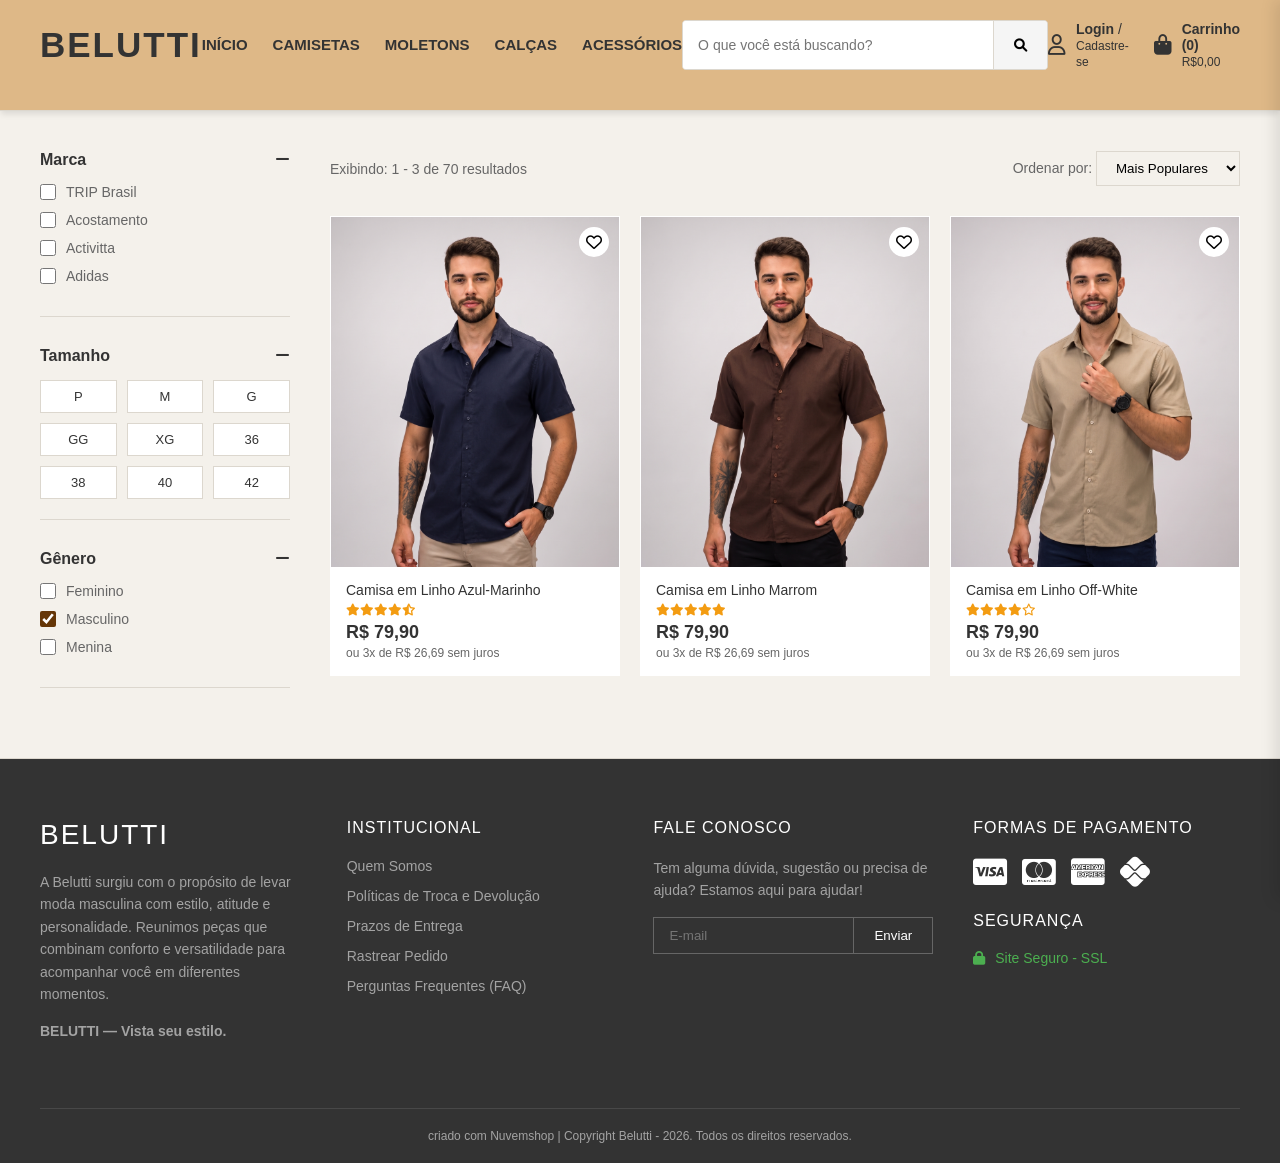
==== camisas.html @ c2a9f5b2 "Add files via upload" ====
<!DOCTYPE html>
<html lang="pt-BR">
<head>
    <meta charset="UTF-8">
    <meta name="viewport" content="width=device-width, initial-scale=1.0">
    <title>Camisas - BELUTTI</title>
    <link href="https://cdnjs.cloudflare.com/ajax/libs/font-awesome/6.0.0/css/all.min.css" rel="stylesheet">
    <link rel="stylesheet" href="camisas-style.css">
</head>
<body>

    <!-- ==========================================
         CABEÇALHO PRINCIPAL (Idêntico ao index)
    =========================================== -->
    <header>
        <div class="header-main">
            <!-- Logotipo -->
            <a href="index.html" class="logo">BELUTTI</a>

            <!-- Menu de Navegação -->
            <nav class="nav-menu">
                <ul>
                    <li><a href="index.html">Início</a></li>
                    <li><a href="camisas.html">Camisetas</a></li>
                    <li><a href="#">Moletons</a></li>
                    <li><a href="#">Calças</a></li>
                    <li><a href="#">Acessórios</a></li>
                </ul>
            </nav>
            
            <!-- Barra de Busca -->
            <div class="search-bar">
                <input type="text" placeholder="O que você está buscando?">
                <button><i class="fas fa-search"></i></button>
            </div>

            <!-- Ações do Usuário (Login e Carrinho) -->
            <div class="header-actions">
                <div class="action-item">
                    <i class="far fa-user"></i>
                    <div>
                        <strong>Login</strong> /<br>
                        <span style="font-size: 12px;">Cadastre-se</span>
                    </div>
                </div>
                <div class="action-item">
                    <i class="fas fa-shopping-bag"></i>
                    <div>
                        <strong>Carrinho (0)</strong><br>
                        <span style="font-size: 12px;">R$0,00</span>
                    </div>
                </div>
            </div>
        </div>
    </header>

    <!-- ==========================================
         CONTEÚDO DA PÁGINA (CATÁLOGO)
    =========================================== -->
    <div class="container">
        
        <!-- BARRA LATERAL (Filtros) -->
        <aside class="sidebar">
            <div class="filter-group">
                <h3>Marca <i class="fas fa-minus"></i></h3>
                <label class="filter-item"><input type="checkbox"> TRIP Brasil</label>
                <label class="filter-item"><input type="checkbox"> Acostamento</label>
                <label class="filter-item"><input type="checkbox"> Activitta</label>
                <label class="filter-item"><input type="checkbox"> Adidas</label>
            </div>

            <div class="filter-group">
                <h3>Tamanho <i class="fas fa-minus"></i></h3>
                <div class="size-grid">
                    <div class="size-box">P</div>
                    <div class="size-box">M</div>
                    <div class="size-box">G</div>
                    <div class="size-box">GG</div>
                    <div class="size-box">XG</div>
                    <div class="size-box">36</div>
                    <div class="size-box">38</div>
                    <div class="size-box">40</div>
                    <div class="size-box">42</div>
                </div>
            </div>

            <div class="filter-group">
                <h3>Gênero <i class="fas fa-minus"></i></h3>
                <label class="filter-item"><input type="checkbox"> Feminino</label>
                <label class="filter-item"><input type="checkbox" checked> Masculino</label>
                <label class="filter-item"><input type="checkbox"> Menina</label>
            </div>
        </aside>

        <!-- ÁREA CENTRAL (Lista de Produtos) -->
        <main class="main-content">
            
            <div class="plp-header">
                <span>Exibindo: 1 - 3 de 70 resultados</span>
                <div>
                    <label>Ordenar por: </label>
                    <select>
                        <option>Mais Populares</option>
                        <option>Menor preço</option>
                        <option>Maior preço</option>
                        <option>Novidades</option>
                    </select>
                </div>
            </div>

            <div class="product-grid">
                <!-- Produto 1 -->
                <div class="product-card">
                    <div class="product-image">
                        <button class="btn-wishlist"><i class="far fa-heart"></i></button>
                        <img src="img/camisa-azul.jpg" alt="Camisa">
                    </div>
                    <div class="product-info">
                        <h3>Camisa em Linho Azul-Marinho</h3>
                        <div class="stars"><i class="fas fa-star"></i><i class="fas fa-star"></i><i class="fas fa-star"></i><i class="fas fa-star"></i><i class="fas fa-star-half-alt"></i></div>
                        <div class="price-current">R$ 79,90</div>
                        <div class="installment">ou 3x de R$ 26,69 sem juros</div>
                    </div>
                </div>

                <!-- Produto 2 -->
                <div class="product-card">
                    <div class="product-image">
                        <button class="btn-wishlist"><i class="far fa-heart"></i></button>
                        <img src="img/camisa_marrom.jpg" alt="Camisa 2">
                    </div>
                    <div class="product-info">
                        <h3>Camisa em Linho Marrom</h3>
                        <div class="stars"><i class="fas fa-star"></i><i class="fas fa-star"></i><i class="fas fa-star"></i><i class="fas fa-star"></i><i class="fas fa-star"></i></div>
                        <div class="price-current">R$ 79,90</div>
                        <div class="installment">ou 3x de R$ 26,69 sem juros</div>
                    </div>
                </div>

                <!-- Produto 3 -->
                <div class="product-card">
                    <div class="product-image">
                        <button class="btn-wishlist"><i class="far fa-heart"></i></button>
                        <img src="img/camisa-off-white.jpg" alt="Camisa 3">
                    </div>
                    <div class="product-info">
                        <h3>Camisa em Linho Off-White</h3>
                        <div class="stars"><i class="fas fa-star"></i><i class="fas fa-star"></i><i class="fas fa-star"></i><i class="fas fa-star"></i><i class="far fa-star"></i></div>
                        <div class="price-current">R$ 79,90</div>
                        <div class="installment">ou 3x de R$ 26,69 sem juros</div>
                    </div>
                </div>
            </div>
        </main>
    </div>

    <!-- ==========================================
         RODAPÉ (FOOTER)
    =========================================== -->
    <footer class="site-footer">
        <div class="footer-content">
            <!-- Coluna 1: A Marca -->
            <div class="footer-col brand-col">
                <h2>BELUTTI</h2>
                <p>A Belutti surgiu com o propósito de levar moda masculina com estilo, atitude e personalidade. Reunimos peças que combinam conforto e versatilidade para acompanhar você em diferentes momentos.</p>
                <p><strong>BELUTTI — Vista seu estilo.</strong></p>
            </div>

            <!-- Coluna 2: Links Institucionais -->
            <div class="footer-col links-col">
                <h3>Institucional</h3>
                <ul>
                    <li><a href="#" class="open-sidebar" data-target="quem-somos">Quem Somos</a></li>
                    <li><a href="#" class="open-sidebar" data-target="trocas">Políticas de Troca e Devolução</a></li>
                    <li><a href="#" class="open-sidebar" data-target="prazos">Prazos de Entrega</a></li>
                    <li><a href="#">Rastrear Pedido</a></li>
                    <li><a href="#" class="open-sidebar" data-target="faq">Perguntas Frequentes (FAQ)</a></li>
                </ul>
            </div>

            <!-- Coluna 3: Fale Conosco e Newsletter -->
            <div class="footer-col contact-col">
                <h3>Fale Conosco</h3>
                <p>Tem alguma dúvida, sugestão ou precisa de ajuda? Estamos aqui para ajudar!</p>
                <div class="newsletter-form">
                    <input type="email" placeholder="E-mail">
                    <button>Enviar</button>
                </div>
            </div>

            <!-- Coluna 4: Segurança e Pagamento -->
            <div class="footer-col security-col">
                <h3>Formas de Pagamento</h3>
                <div class="payment-icons">
                    <i class="fab fa-cc-visa"></i>
                    <i class="fab fa-cc-mastercard"></i>
                    <i class="fab fa-cc-amex"></i>
                    <i class="fab fa-pix"></i>
                </div>
                
                <h3 style="margin-top: 25px;">Segurança</h3>
                <div class="security-badge">
                    <i class="fas fa-lock"></i> <span>Site Seguro - SSL</span>
                </div>
            </div>
        </div>

        <div class="footer-bottom">
            <p>criado com Nuvemshop | Copyright Belutti - 2026. Todos os direitos reservados.</p>
        </div>
    </footer>

    <!-- ==========================================
         PAINEL LATERAL (OFFCANVAS)
    =========================================== -->
    <div class="sidebar-overlay" id="sidebarOverlay"></div>

    <div class="sidebar-panel" id="sidebarPanel">
        <div class="sidebar-header">
            <h3 id="sidebarTitle">Título</h3>
            <button class="sidebar-close" id="sidebarClose">&times;</button>
        </div>
        <div class="sidebar-content" id="sidebarContent">
            <!-- O texto aparecerá aqui dentro via JavaScript -->
        </div>
    </div>

    <!-- Script para o menu lateral funcionar nesta página também -->
    <script src="script.js"></script>
</body>
</html>
---- camisas-style.css ----
/* =========================================
   VARIÁVEIS GLOBAIS (Paleta Belutti)
========================================= */
:root {
    --primary-color: rgb(101, 54, 7); /* Marrom escuro da marca */
    --main-bg: #f4f1eb; /* Off-white de fundo */
    --alt-bg: #e8e2d5; 
    --text-main: #333333; 
    --text-light: #666666; 
    --border-color: #dcd7ce; 
    --white: #ffffff; 
    --font-main: 'Segoe UI', Roboto, Helvetica, Arial, sans-serif;
}

/* =========================================
   RESETS E CONFIGURAÇÕES GLOBAIS
========================================= */
* { margin: 0; padding: 0; box-sizing: border-box; }
body { font-family: var(--font-main); color: var(--text-main); background-color: var(--main-bg); }
a { text-decoration: none; color: inherit; }
ul { list-style: none; }

/* =========================================
   CABEÇALHO (HEADER) FIXO
========================================= */
header {
    position: sticky;
    top: 0; 
    z-index: 1000; 
    background-color: burlywood;
    padding: 20px 40px;
    border-bottom: 1px solid var(--border-color);
    box-shadow: 0 4px 6px -1px rgba(0, 0, 0, 0.1); 
}

.header-main {
    display: flex;
    justify-content: space-between; 
    align-items: center;
    width: 100%;
    margin-bottom: 20px;
}

.logo {
    font-size: 35px;
    font-weight: bold;
    letter-spacing: 2px;
    color: var(--text-main);
}

.nav-menu ul {
    display: flex;
    gap: 25px;
}

.nav-menu a {
    font-size: 15px;
    font-weight: 600;
    text-transform: uppercase;
    transition: color 0.2s ease;
}

.nav-menu a:hover {
    color: #ffffff;
}

.search-bar {
    display: flex;
    width: 500px;
    height: 50px;
    border: 1px solid var(--border-color);
    border-radius: 4px;
    overflow: hidden;
    background-color: #ffffff; 
}

.search-bar input {
    font-size: 14px;
    flex: 1;
    padding: 10px 15px;
    border: none;
    outline: none;
}

.search-bar button {
    padding: 10px 20px;
    background-color: #f5f5f5;
    border: none;
    border-left: 1px solid var(--border-color);
    cursor: pointer;
    transition: background-color 0.2s;
}

.search-bar button:hover { background-color: #e0e0e0; }

.header-actions {
    display: flex;
    gap: 25px;
    align-items: center;
}

.action-item {
    display: flex;
    align-items: center;
    gap: 10px;
    font-size: 14px;
    cursor: pointer;
}

.action-item i { font-size: 20px; }

/* =========================================
   LAYOUT DA PÁGINA DE PRODUTOS (PLP)
========================================= */
.container {
    display: flex;
    padding: 40px;
    gap: 40px;
    max-width: 1400px;
    margin: 0 auto;
}

/* =========================================
   BARRA LATERAL (FILTROS)
========================================= */
.sidebar {
    width: 250px;
    flex-shrink: 0;
}

.filter-group {
    margin-bottom: 30px;
    border-bottom: 1px solid var(--border-color);
    padding-bottom: 20px;
}

.filter-group h3 {
    font-size: 16px;
    margin-bottom: 15px;
    display: flex;
    justify-content: space-between;
    cursor: pointer;
}

.filter-item {
    display: flex;
    align-items: center;
    margin-bottom: 12px;
    font-size: 14px;
    color: var(--text-light);
    cursor: pointer;
    transition: color 0.2s;
}

.filter-item:hover {
    color: var(--primary-color);
}

/* Substitui a cor azul padrão do navegador pela cor da marca */
.filter-item input[type="checkbox"] {
    margin-right: 10px;
    cursor: pointer;
    width: 16px;
    height: 16px;
    accent-color: var(--primary-color); 
}

/* Grid de Tamanhos */
.size-grid {
    display: grid;
    grid-template-columns: repeat(3, 1fr);
    gap: 10px;
}

.size-box {
    border: 1px solid var(--border-color);
    padding: 8px 0;
    text-align: center;
    font-size: 13px;
    cursor: pointer;
    background: var(--white);
    transition: all 0.2s ease;
}

/* Efeito premium ao passar o mouse ou selecionar tamanho */
.size-box:hover { 
    border-color: var(--primary-color);
    background-color: var(--primary-color);
    color: var(--white);
}

/* =========================================
   ÁREA PRINCIPAL DE PRODUTOS
========================================= */
.main-content {
    flex-grow: 1;
}

.plp-header {
    display: flex;
    justify-content: space-between;
    align-items: center;
    margin-bottom: 30px;
    font-size: 14px;
    color: var(--text-light);
}

.plp-header select {
    padding: 8px 15px;
    border: 1px solid var(--border-color);
    background: transparent;
    font-family: inherit;
    cursor: pointer;
    outline: none;
}

.plp-header select:focus {
    border-color: var(--primary-color);
}

/* GRID DE PRODUTOS */
.product-grid {
    display: grid;
    grid-template-columns: repeat(3, 1fr);
    gap: 20px;
}

.product-card {
    display: flex;
    flex-direction: column;
    background: var(--white);
    padding-bottom: 15px;
    border: 1px solid transparent;
    transition: border 0.3s;
}

.product-card:hover {
    border: 1px solid var(--border-color);
}

.product-image {
    position: relative;
    width: 100%;
    height: 350px;
    background-color: var(--alt-bg);
    margin-bottom: 15px;
    overflow: hidden;
}

.product-image img {
    width: 100%;
    height: 100%;
    object-fit: cover;
    object-position: top;
}

/* Tag de desconto atualizada para a paleta escura */
.discount-bar {
    position: absolute;
    bottom: 0;
    left: 0;
    width: 100%;
    background-color: var(--primary-color);
    color: var(--white);
    text-align: center;
    padding: 6px 0;
    font-size: 14px;
    font-weight: 700;
    letter-spacing: 1px;
}

.product-info {
    padding: 0 15px;
}

.product-info h3 {
    font-size: 14px;
    font-weight: 400;
    margin-bottom: 5px;
    color: var(--text-main);
}

.stars {
    color: #f39c12;
    font-size: 12px;
    margin-bottom: 5px;
}

.price-current {
    font-size: 18px;
    font-weight: 700;
}

.installment {
    font-size: 12px;
    color: var(--text-light);
    margin-top: 3px;
}

/* Botão de curtir (coração) */
.btn-wishlist {
    position: absolute;
    top: 10px;
    right: 10px;
    background: var(--white);
    border: none;
    width: 30px;
    height: 30px;
    border-radius: 50%;
    cursor: pointer;
    font-size: 16px;
    display: flex;
    align-items: center;
    justify-content: center;
    transition: color 0.2s;
    z-index: 2;
}

.btn-wishlist:hover {
    color: var(--primary-color);
}

/* =========================================
   RODAPÉ (FOOTER)
========================================= */
.site-footer {
    background-color: #333333;
    color: #e0e0e0;
    padding: 60px 40px 20px;
    border-top: 1px solid var(--border-color);
}

.footer-content {
    display: grid;
    grid-template-columns: repeat(4, 1fr);
    gap: 40px;
    max-width: 1400px;
    margin: 0 auto 50px;
}

.footer-col h2 {
    color: #ffffff;
    font-size: 28px;
    font-weight: 400;
    letter-spacing: 2px;
    margin-bottom: 20px;
}

.footer-col h3 {
    color: #ffffff;
    font-size: 16px;
    font-weight: 400;
    margin-bottom: 20px;
    text-transform: uppercase;
    letter-spacing: 1px;
}

.footer-col p { font-size: 14px; line-height: 1.6; margin-bottom: 15px; color: #a3a3a3; }
.social-icons a { color: #ffffff; font-size: 22px; transition: color 0.3s; }
.social-icons a:hover { color: var(--primary-color); }
.links-col ul { padding: 0; margin: 0; }
.links-col li { margin-bottom: 12px; }
.links-col a { color: #a3a3a3; font-size: 14px; transition: color 0.2s; }
.links-col a:hover { color: #ffffff; }

.newsletter-form { display: flex; margin-top: 15px; }
.newsletter-form input {
    flex: 1; padding: 10px 15px; background-color: transparent; border: 1px solid #666; color: #fff; outline: none;
}
.newsletter-form button {
    padding: 10px 20px; background-color: transparent; border: 1px solid #666; border-left: none; color: #fff; cursor: pointer; transition: background-color 0.2s;
}
.newsletter-form button:hover { background-color: #555; }

.payment-icons { display: flex; gap: 15px; font-size: 30px; color: #ffffff; }
.security-badge { display: flex; align-items: center; gap: 10px; font-size: 14px; color: #4caf50; }

.footer-bottom {
    max-width: 1400px; margin: 0 auto; padding-top: 20px;
    border-top: 1px solid rgba(255, 255, 255, 0.1);
    font-size: 12px; color: #a3a3a3; text-align: center;
}

/* =========================================
   PAINEL LATERAL (OFFCANVAS)
========================================= */
.sidebar-overlay {
    position: fixed; top: 0; left: 0; width: 100%; height: 100%;
    background-color: rgba(0, 0, 0, 0.6); z-index: 1001; opacity: 0; visibility: hidden;
    transition: opacity 0.3s ease, visibility 0.3s ease;
}
.sidebar-overlay.active { opacity: 1; visibility: visible; }

.sidebar-panel {
    position: fixed; top: 0; right: -450px; width: 100%; max-width: 450px; height: 100vh;
    background-color: #ffffff; z-index: 1002; box-shadow: -5px 0 15px rgba(0, 0, 0, 0.1);
    display: flex; flex-direction: column; transition: right 0.4s cubic-bezier(0.77, 0, 0.175, 1); 
}
.sidebar-panel.active { right: 0; }

.sidebar-header { display: flex; justify-content: space-between; align-items: center; padding: 25px 30px; border-bottom: 1px solid #eeeeee; }
.sidebar-header h3 { margin: 0; font-size: 16px; color: #1a1a1a; text-transform: uppercase; letter-spacing: 1px; }
.sidebar-close { background: none; border: none; font-size: 28px; line-height: 1; color: #1a1a1a; cursor: pointer; transition: color 0.2s; }
.sidebar-close:hover { color: var(--primary-color); }
.sidebar-content { padding: 30px; overflow-y: auto; flex: 1; color: #333333; font-size: 14px; line-height: 1.6; }
.sidebar-content h4 { margin-top: 20px; margin-bottom: 10px; color: #1a1a1a; }

/* =========================================
   RESPONSIVIDADE (MEDIA QUERIES)
========================================= */
@media (max-width: 1024px) {
    .product-grid { grid-template-columns: repeat(2, 1fr); }
    .search-bar { width: 300px; }
}

@media (max-width: 768px) {
    /* Ajustes do Cabeçalho para Mobile */
    header { padding: 15px 20px; }
    .header-main { flex-wrap: wrap; gap: 15px; }
    .logo { font-size: 28px; }
    .action-item div { display: none; }
    .search-bar { order: 3; width: 100%; height: 45px; }
    .nav-menu { order: 4; width: 100%; overflow-x: auto; padding-bottom: 5px; }
    .nav-menu ul { justify-content: flex-start; min-width: max-content; gap: 20px; }
    .nav-menu a { font-size: 13px; }

    /* Ajustes da Página de Produtos para Mobile */
    .container { flex-direction: column; padding: 20px; }
    .sidebar { width: 100%; }
    .plp-header { flex-direction: column; align-items: flex-start; gap: 15px; }
    .product-grid { grid-template-columns: repeat(2, 1fr); gap: 10px; }
    .product-image { height: 250px; }
    .discount-bar { font-size: 12px; padding: 4px 0; }

    /* Ajustes do Rodapé para Mobile */
    .footer-content { grid-template-columns: 1fr; gap: 35px; text-align: center; }
    .newsletter-form { flex-direction: column; gap: 10px; }
    .newsletter-form input { border-right: 1px solid #666; }
    .newsletter-form button { border: 1px solid #666; width: 100%; }
    .payment-icons, .security-badge, .social-icons { justify-content: center; }
    .sidebar-panel { max-width: 85%; }
}
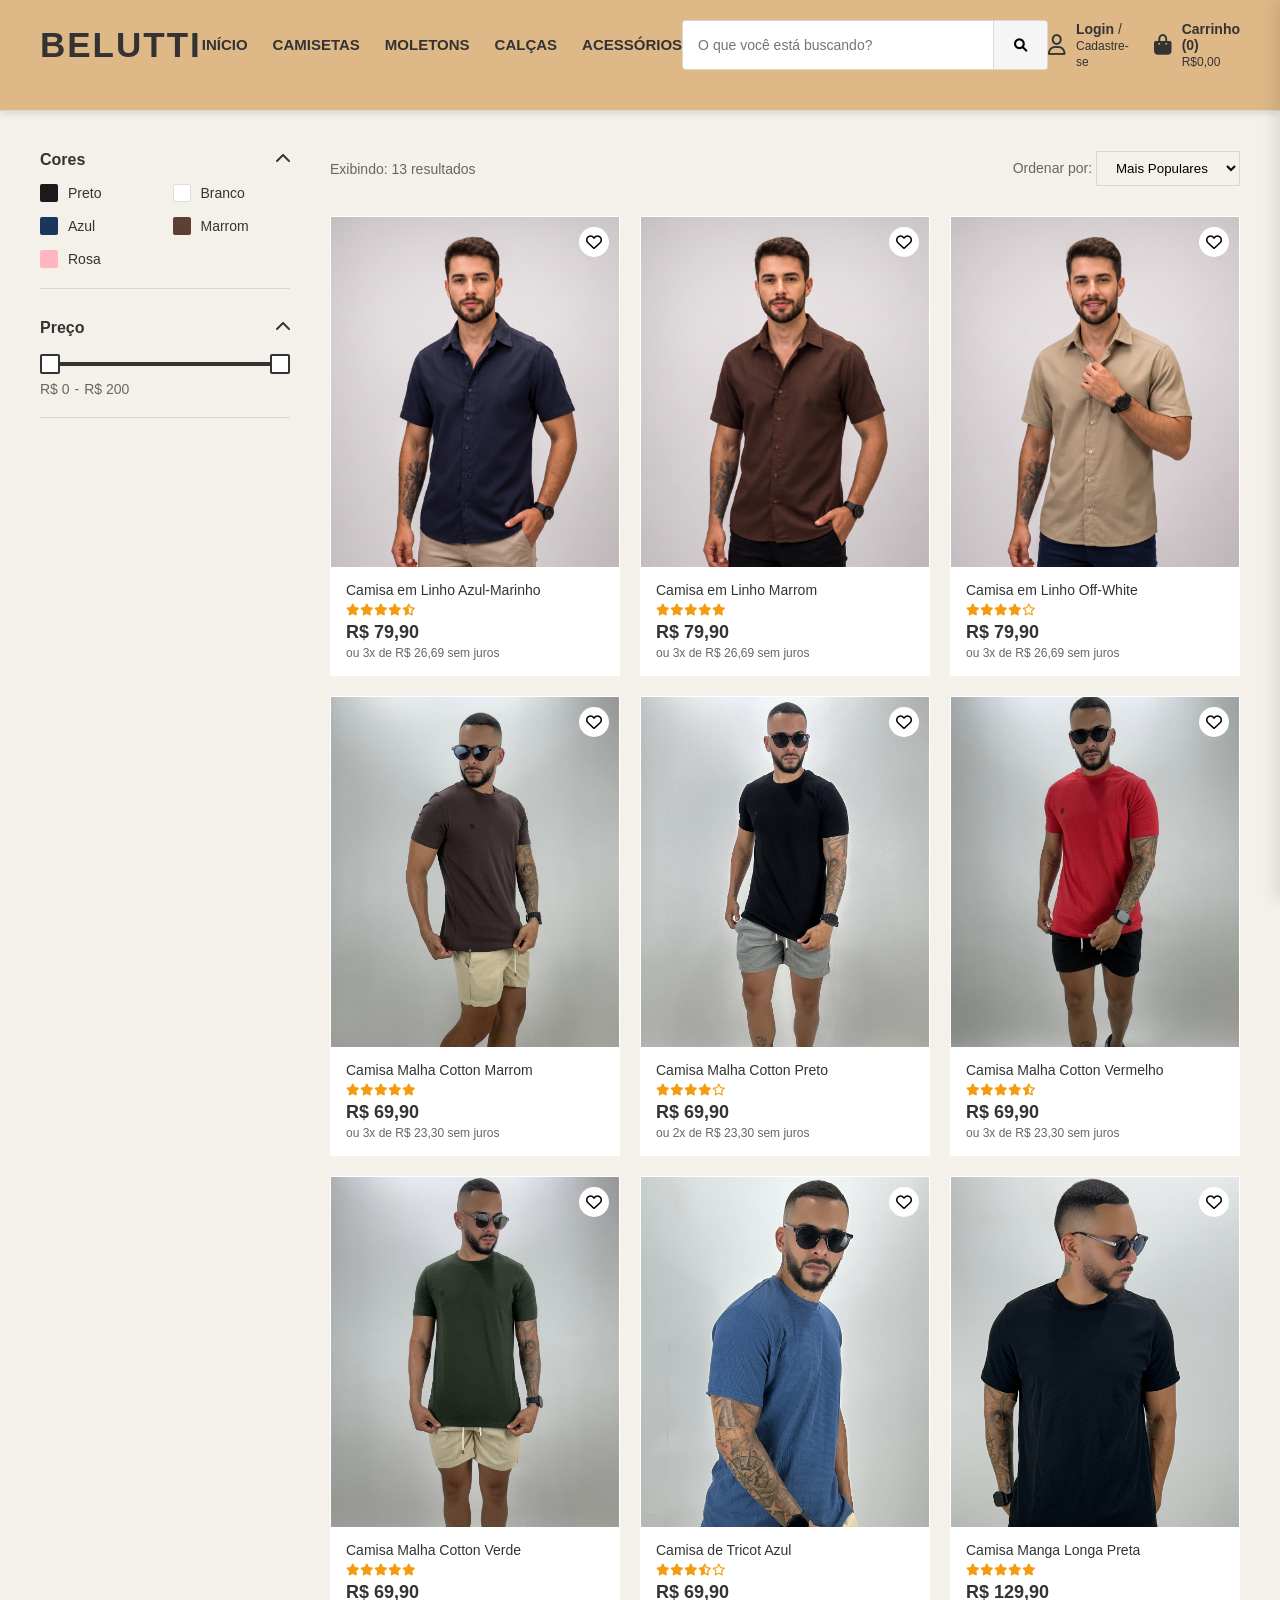
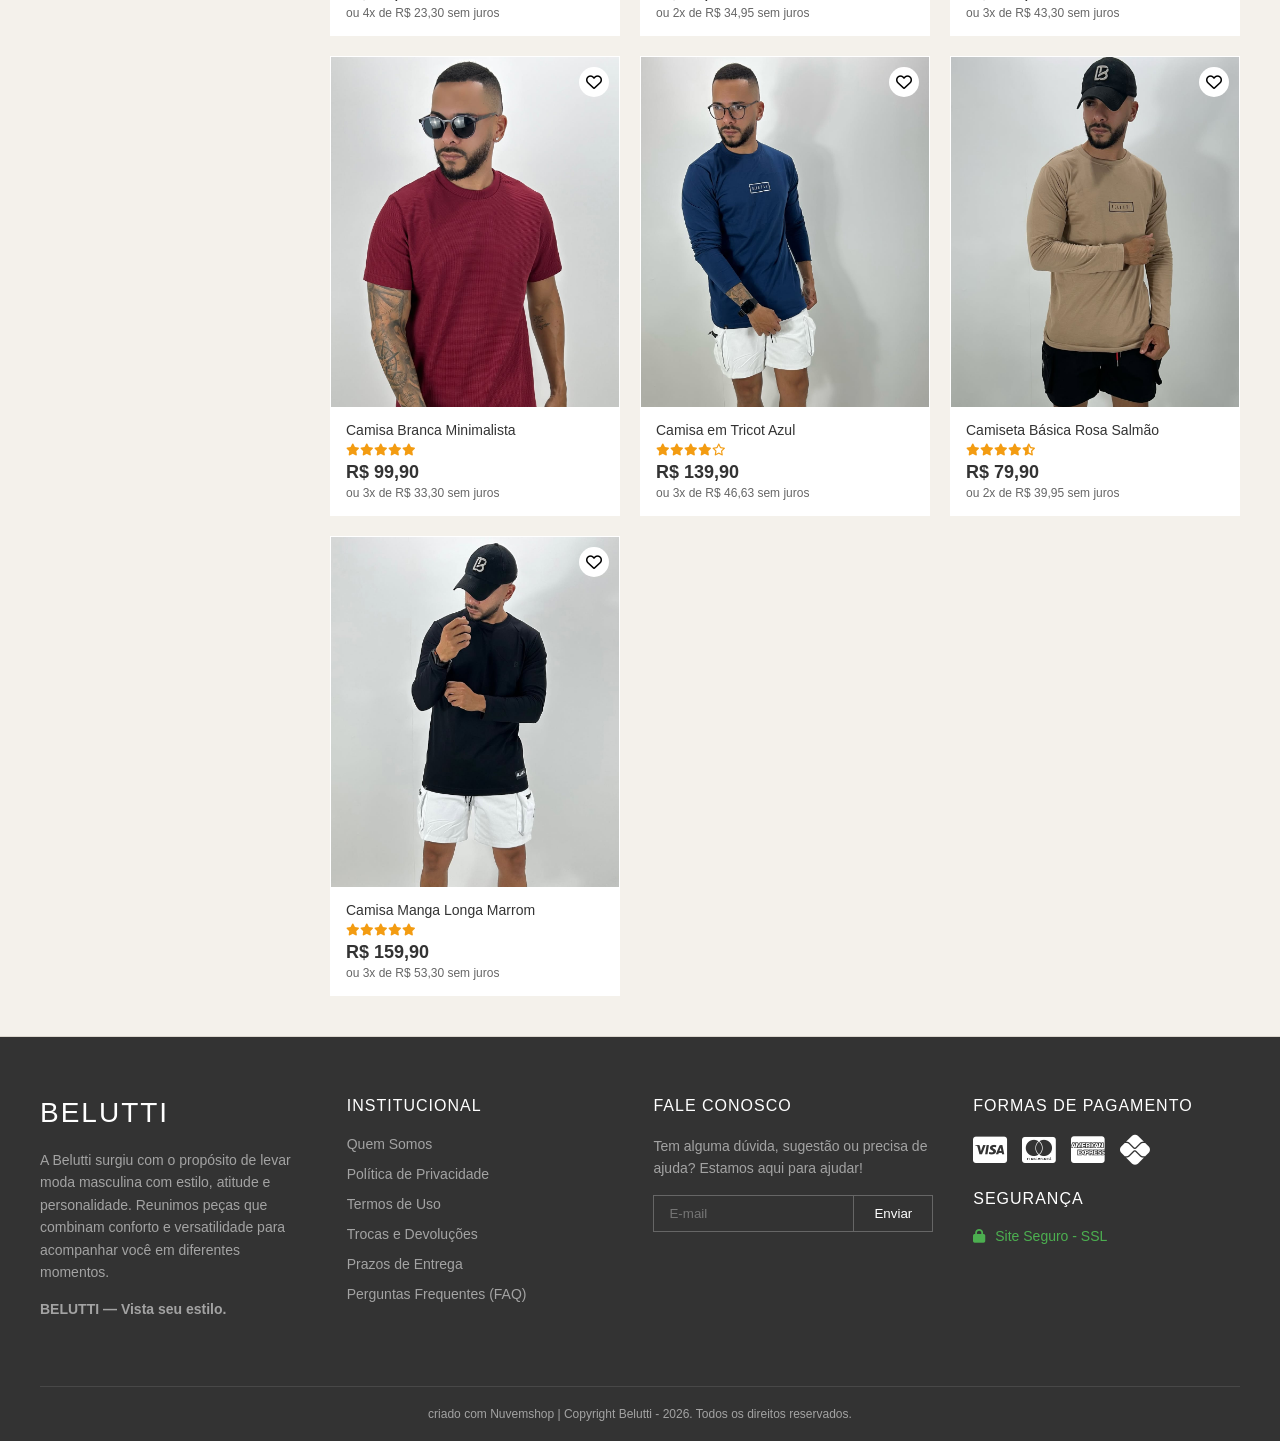
==== commit 5c3f8cb2: "Add files via upload" ====
--- a/camisas.html
+++ b/camisas.html
@@ -22,7 +22,7 @@
                 <ul>
                     <li><a href="index.html">Início</a></li>
                     <li><a href="camisas.html">Camisetas</a></li>
-                    <li><a href="#">Moletons</a></li>
+                    <li><a href="moletons.html">Moletons</a></li>
                     <li><a href="#">Calças</a></li>
                     <li><a href="#">Acessórios</a></li>
                 </ul>
@@ -59,36 +59,38 @@
     =========================================== -->
     <div class="container">
         
-        <!-- BARRA LATERAL (Filtros) -->
+    <!-- BARRA LATERAL (Filtros Novos) -->
+    <!-- BARRA LATERAL (Filtros) -->
         <aside class="sidebar">
+            <!-- Filtro de Cores -->
             <div class="filter-group">
-                <h3>Marca <i class="fas fa-minus"></i></h3>
-                <label class="filter-item"><input type="checkbox"> TRIP Brasil</label>
-                <label class="filter-item"><input type="checkbox"> Acostamento</label>
-                <label class="filter-item"><input type="checkbox"> Activitta</label>
-                <label class="filter-item"><input type="checkbox"> Adidas</label>
-            </div>
-
+                <!-- Adicionamos a classe 'filter-toggle' no H3 para identificar o clique -->
+                <h3 class="filter-toggle">Cores <i class="fas fa-chevron-up"></i></h3>
+                <!-- Envolvemos o conteúdo numa div 'filter-content' -->
+                <div class="filter-content">
+                    <div class="color-grid">
+                        <div class="color-item" data-cor="preto"><span class="color-swatch" style="background: #1a1a1a;"></span> Preto</div>
+                        <div class="color-item" data-cor="branco"><span class="color-swatch" style="background: #ffffff; border: 1px solid #ddd;"></span> Branco</div>
+                        <div class="color-item" data-cor="azul"><span class="color-swatch" style="background: #1a365d;"></span> Azul</div>
+                        <div class="color-item" data-cor="marrom"><span class="color-swatch" style="background: #5c4033;"></span> Marrom</div>
+                        <div class="color-item" data-cor="rosa"><span class="color-swatch" style="background: #ffb6c1;"></span> Rosa</div>
+                    </div>
+                </div>
+            </div>
+
+            <!-- Filtro de Preço -->
             <div class="filter-group">
-                <h3>Tamanho <i class="fas fa-minus"></i></h3>
-                <div class="size-grid">
-                    <div class="size-box">P</div>
-                    <div class="size-box">M</div>
-                    <div class="size-box">G</div>
-                    <div class="size-box">GG</div>
-                    <div class="size-box">XG</div>
-                    <div class="size-box">36</div>
-                    <div class="size-box">38</div>
-                    <div class="size-box">40</div>
-                    <div class="size-box">42</div>
-                </div>
-            </div>
-
-            <div class="filter-group">
-                <h3>Gênero <i class="fas fa-minus"></i></h3>
-                <label class="filter-item"><input type="checkbox"> Feminino</label>
-                <label class="filter-item"><input type="checkbox" checked> Masculino</label>
-                <label class="filter-item"><input type="checkbox"> Menina</label>
+                <h3 class="filter-toggle">Preço <i class="fas fa-chevron-up"></i></h3>
+                <div class="filter-content">
+                    <div class="price-slider-container">
+                        <div class="slider-track"></div>
+                        <input type="range" min="0" max="200" value="0" id="slider-min" class="range-input">
+                        <input type="range" min="0" max="200" value="200" id="slider-max" class="range-input">
+                    </div>
+                    <div class="price-values">
+                        <span id="price-min-val">R$ 0</span> - <span id="price-max-val">R$ 200</span>
+                    </div>
+                </div>
             </div>
         </aside>
 
@@ -96,63 +98,205 @@
         <main class="main-content">
             
             <div class="plp-header">
-                <span>Exibindo: 1 - 3 de 70 resultados</span>
+                <span id="resultado-count">Exibindo: 3 resultados</span>
                 <div>
                     <label>Ordenar por: </label>
-                    <select>
-                        <option>Mais Populares</option>
-                        <option>Menor preço</option>
-                        <option>Maior preço</option>
-                        <option>Novidades</option>
+                    <!-- Adicionamos o ID e os values em cada option -->
+                    <select id="ordenar-produtos">
+                        <option value="populares">Mais Populares</option>
+                        <option value="menor">Menor preço</option>
+                        <option value="maior">Maior preço</option>
                     </select>
                 </div>
             </div>
-
-            <div class="product-grid">
-                <!-- Produto 1 -->
-                <div class="product-card">
-                    <div class="product-image">
-                        <button class="btn-wishlist"><i class="far fa-heart"></i></button>
-                        <img src="img/camisa-azul.jpg" alt="Camisa">
-                    </div>
-                    <div class="product-info">
-                        <h3>Camisa em Linho Azul-Marinho</h3>
+            
+            <!-- O <div class="product-grid" id="productGrid"> continua logo aqui abaixo normalmente -->
+
+        <div class="product-grid" id="productGrid">
+            <!-- Produto 1 (Tag Azul) -->
+            <div class="product-card" data-cor="azul" data-preco="79.90">
+                <div class="product-image">
+                    <button class="btn-wishlist"><i class="far fa-heart"></i></button>
+                    <img src="img/camisa-azul-linho.jpg" alt="Camisa">
+                </div>
+                <div class="product-info">
+                    <h3>Camisa em Linho Azul-Marinho</h3>
+                    <div class="stars"><i class="fas fa-star"></i><i class="fas fa-star"></i><i class="fas fa-star"></i><i class="fas fa-star"></i><i class="fas fa-star-half-alt"></i></div>
+                    <div class="price-current">R$ 79,90</div>
+                    <div class="installment">ou 3x de R$ 26,69 sem juros</div>
+                </div>
+            </div>
+
+            <!-- Produto 2 (Tag Marrom) -->
+            <div class="product-card" data-cor="marrom" data-preco="79.90">
+                <div class="product-image">
+                    <button class="btn-wishlist"><i class="far fa-heart"></i></button>
+                    <img src="img/camisa_marrom-linho.jpg" alt="Camisa 2">
+                </div>
+                <div class="product-info">
+                    <h3>Camisa em Linho Marrom</h3>
+                    <div class="stars"><i class="fas fa-star"></i><i class="fas fa-star"></i><i class="fas fa-star"></i><i class="fas fa-star"></i><i class="fas fa-star"></i></div>
+                    <div class="price-current">R$ 79,90</div>
+                    <div class="installment">ou 3x de R$ 26,69 sem juros</div>
+                </div>
+            </div>
+
+            <!-- Produto 3 (Tag Branco/Off-White) -->
+            <div class="product-card" data-cor="branco" data-preco="79.90">
+                <div class="product-image">
+                    <button class="btn-wishlist"><i class="far fa-heart"></i></button>
+                    <img src="img/camisa-off-white-linho.jpg" alt="Camisa 3">
+                </div>
+                <div class="product-info">
+                    <h3>Camisa em Linho Off-White</h3>
+                    <div class="stars"><i class="fas fa-star"></i><i class="fas fa-star"></i><i class="fas fa-star"></i><i class="fas fa-star"></i><i class="far fa-star"></i></div>
+                    <div class="price-current">R$ 79,90</div>
+                    <div class="installment">ou 3x de R$ 26,69 sem juros</div>
+                </div>
+            </div>
+
+            <!-- Produto 4 (Preto - R$ 69,90) -->
+                <div class="product-card" data-cor="preto" data-preco="69.90">
+                    <div class="product-image">
+                        <button class="btn-wishlist"><i class="far fa-heart"></i></button>
+                        <img src="img/camisa-marrom-malha-cotton.jpeg" alt="Camisa Malha Cotton Marrom">
+                    </div>
+                    <div class="product-info">
+                        <h3>Camisa Malha Cotton Marrom</h3>
+                        <div class="stars"><i class="fas fa-star"></i><i class="fas fa-star"></i><i class="fas fa-star"></i><i class="fas fa-star"></i><i class="fas fa-star"></i></div>
+                        <div class="price-current">R$ 69,90</div>
+                        <div class="installment">ou 3x de R$ 23,30 sem juros</div>
+                    </div>
+                </div>
+
+                <!-- Produto 5 (Rosa - R$ 69,90) -->
+                <div class="product-card" data-cor="rosa" data-preco="69.90">
+                    <div class="product-image">
+                        <button class="btn-wishlist"><i class="far fa-heart"></i></button>
+                        <img src="img/camisa-preta-malha-cotton.jpeg" alt="Camisa Polo Rosa">
+                    </div>
+                    <div class="product-info">
+                        <h3>Camisa Malha Cotton Preto</h3>
+                        <div class="stars"><i class="fas fa-star"></i><i class="fas fa-star"></i><i class="fas fa-star"></i><i class="fas fa-star"></i><i class="far fa-star"></i></div>
+                        <div class="price-current">R$ 69,90</div>
+                        <div class="installment">ou 2x de R$ 23,30 sem juros</div>
+                    </div>
+                </div>
+
+                <!-- Produto 6 (Branco - R$ 69,90) -->
+                <div class="product-card" data-cor="branco" data-preco="69.90">
+                    <div class="product-image">
+                        <button class="btn-wishlist"><i class="far fa-heart"></i></button>
+                        <img src="img/camisa-vermelha-malha-cotton.jpeg" alt="Camisa Malha Cotton Vermelho">
+                    </div>
+                    <div class="product-info">
+                        <h3>Camisa Malha Cotton Vermelho</h3>
+                        <div class="stars"><i class="fas fa-star"></i><i class="fas fa-star"></i><i class="fas fa-star"></i><i class="fas fa-star"></i><i class="fas fa-star-half-alt"></i></div>
+                        <div class="price-current">R$ 69,90</div>
+                        <div class="installment">ou 3x de R$ 23,30 sem juros</div>
+                    </div>
+                </div>
+
+                <!-- Produto 7 (Azul - R$ 69,90) -->
+                <div class="product-card" data-cor="azul" data-preco="69.90">
+                    <div class="product-image">
+                        <button class="btn-wishlist"><i class="far fa-heart"></i></button>
+                        <img src="img/camisa-verde-malha-cotton.jpeg" alt="Camisa Malha Cotton Verde">
+                    </div>
+                    <div class="product-info">
+                        <h3>Camisa Malha Cotton Verde</h3>
+                        <div class="stars"><i class="fas fa-star"></i><i class="fas fa-star"></i><i class="fas fa-star"></i><i class="fas fa-star"></i><i class="fas fa-star"></i></div>
+                        <div class="price-current">R$ 69,90</div>
+                        <div class="installment">ou 4x de R$ 23,30 sem juros</div>
+                    </div>
+                </div>
+
+                <!-- Produto 8 (Marrom - R$ 69,90) -->
+                <div class="product-card" data-cor="marrom" data-preco="69.90">
+                    <div class="product-image">
+                        <button class="btn-wishlist"><i class="far fa-heart"></i></button>
+                        <img src="img/camisa-azul-tricot.jpeg" alt="Camisa de Tricot Azul">
+                    </div>
+                    <div class="product-info">
+                        <h3>Camisa de Tricot Azul</h3>
+                        <div class="stars"><i class="fas fa-star"></i><i class="fas fa-star"></i><i class="fas fa-star"></i><i class="fas fa-star-half-alt"></i><i class="far fa-star"></i></div>
+                        <div class="price-current">R$ 69,90</div>
+                        <div class="installment">ou 2x de R$ 34,95 sem juros</div>
+                    </div>
+                </div>
+
+                <!-- Produto 9 (Preto - R$ 129,90) -->
+                <div class="product-card" data-cor="preto" data-preco="129.90">
+                    <div class="product-image">
+                        <button class="btn-wishlist"><i class="far fa-heart"></i></button>
+                        <img src="img/camisa-preta-tricot.jpeg" alt="Camisa Manga Longa Preta">
+                    </div>
+                    <div class="product-info">
+                        <h3>Camisa Manga Longa Preta</h3>
+                        <div class="stars"><i class="fas fa-star"></i><i class="fas fa-star"></i><i class="fas fa-star"></i><i class="fas fa-star"></i><i class="fas fa-star"></i></div>
+                        <div class="price-current">R$ 129,90</div>
+                        <div class="installment">ou 3x de R$ 43,30 sem juros</div>
+                    </div>
+                </div>
+
+                <!-- Produto 10 (Branco - R$ 99,90) -->
+                <div class="product-card" data-cor="branco" data-preco="99.90">
+                    <div class="product-image">
+                        <button class="btn-wishlist"><i class="far fa-heart"></i></button>
+                        <img src="img/camisa-vermelha-tricot.jpeg" alt="Camisa Branca Minimalista">
+                    </div>
+                    <div class="product-info">
+                        <h3>Camisa Branca Minimalista</h3>
+                        <div class="stars"><i class="fas fa-star"></i><i class="fas fa-star"></i><i class="fas fa-star"></i><i class="fas fa-star"></i><i class="fas fa-star"></i></div>
+                        <div class="price-current">R$ 99,90</div>
+                        <div class="installment">ou 3x de R$ 33,30 sem juros</div>
+                    </div>
+                </div>
+
+                <!-- Produto 11 (Azul - R$ 139,90) -->
+                <div class="product-card" data-cor="azul" data-preco="139.90">
+                    <div class="product-image">
+                        <button class="btn-wishlist"><i class="far fa-heart"></i></button>
+                        <img src="img/camisa-azul-manga-longa.jpeg" alt="Camisa Tricot Azul">
+                    </div>
+                    <div class="product-info">
+                        <h3>Camisa em Tricot Azul</h3>
+                        <div class="stars"><i class="fas fa-star"></i><i class="fas fa-star"></i><i class="fas fa-star"></i><i class="fas fa-star"></i><i class="far fa-star"></i></div>
+                        <div class="price-current">R$ 139,90</div>
+                        <div class="installment">ou 3x de R$ 46,63 sem juros</div>
+                    </div>
+                </div>
+
+                <!-- Produto 12 (Rosa - R$ 79,90) -->
+                <div class="product-card" data-cor="rosa" data-preco="79.90">
+                    <div class="product-image">
+                        <button class="btn-wishlist"><i class="far fa-heart"></i></button>
+                        <img src="img/camisa-marrom-manga-longa.jpeg" alt="Camiseta Rosa Salmão">
+                    </div>
+                    <div class="product-info">
+                        <h3>Camiseta Básica Rosa Salmão</h3>
                         <div class="stars"><i class="fas fa-star"></i><i class="fas fa-star"></i><i class="fas fa-star"></i><i class="fas fa-star"></i><i class="fas fa-star-half-alt"></i></div>
                         <div class="price-current">R$ 79,90</div>
-                        <div class="installment">ou 3x de R$ 26,69 sem juros</div>
-                    </div>
-                </div>
-
-                <!-- Produto 2 -->
-                <div class="product-card">
-                    <div class="product-image">
-                        <button class="btn-wishlist"><i class="far fa-heart"></i></button>
-                        <img src="img/camisa_marrom.jpg" alt="Camisa 2">
-                    </div>
-                    <div class="product-info">
-                        <h3>Camisa em Linho Marrom</h3>
-                        <div class="stars"><i class="fas fa-star"></i><i class="fas fa-star"></i><i class="fas fa-star"></i><i class="fas fa-star"></i><i class="fas fa-star"></i></div>
-                        <div class="price-current">R$ 79,90</div>
-                        <div class="installment">ou 3x de R$ 26,69 sem juros</div>
-                    </div>
-                </div>
-
-                <!-- Produto 3 -->
-                <div class="product-card">
-                    <div class="product-image">
-                        <button class="btn-wishlist"><i class="far fa-heart"></i></button>
-                        <img src="img/camisa-off-white.jpg" alt="Camisa 3">
-                    </div>
-                    <div class="product-info">
-                        <h3>Camisa em Linho Off-White</h3>
-                        <div class="stars"><i class="fas fa-star"></i><i class="fas fa-star"></i><i class="fas fa-star"></i><i class="fas fa-star"></i><i class="far fa-star"></i></div>
-                        <div class="price-current">R$ 79,90</div>
-                        <div class="installment">ou 3x de R$ 26,69 sem juros</div>
-                    </div>
-                </div>
-            </div>
-        </main>
-    </div>
+                        <div class="installment">ou 2x de R$ 39,95 sem juros</div>
+                    </div>
+                </div>
+
+                <!-- Produto 13 (Marrom - R$ 159,90) -->
+                <div class="product-card" data-cor="marrom" data-preco="159.90">
+                    <div class="product-image">
+                        <button class="btn-wishlist"><i class="far fa-heart"></i></button>
+                        <img src="img/camisa-preta-manga-longa.jpeg" alt="Camisa Manga Longa Marrom">
+                    </div>
+                    <div class="product-info">
+                        <h3>Camisa Manga Longa Marrom</h3>
+                        <div class="stars"><i class="fas fa-star"></i><i class="fas fa-star"></i><i class="fas fa-star"></i><i class="fas fa-star"></i><i class="fas fa-star"></i></div>
+                        <div class="price-current">R$ 159,90</div>
+                        <div class="installment">ou 3x de R$ 53,30 sem juros</div>
+                    </div>
+                </div>
+        </div>
+    </main>
+</div>
 
     <!-- ==========================================
          RODAPÉ (FOOTER)
@@ -171,9 +315,10 @@
                 <h3>Institucional</h3>
                 <ul>
                     <li><a href="#" class="open-sidebar" data-target="quem-somos">Quem Somos</a></li>
-                    <li><a href="#" class="open-sidebar" data-target="trocas">Políticas de Troca e Devolução</a></li>
+                    <li><a href="#" class="open-sidebar" data-target="privacidade">Política de Privacidade</a></li>
+                    <li><a href="#" class="open-sidebar" data-target="termos">Termos de Uso</a></li>
+                    <li><a href="#" class="open-sidebar" data-target="trocas">Trocas e Devoluções</a></li>
                     <li><a href="#" class="open-sidebar" data-target="prazos">Prazos de Entrega</a></li>
-                    <li><a href="#">Rastrear Pedido</a></li>
                     <li><a href="#" class="open-sidebar" data-target="faq">Perguntas Frequentes (FAQ)</a></li>
                 </ul>
             </div>
--- a/camisas-style.css
+++ b/camisas-style.css
@@ -165,21 +165,94 @@
     accent-color: var(--primary-color); 
 }
 
-/* Grid de Tamanhos */
-.size-grid {
+/* =========================================
+   FILTROS NOVOS (CORES E PREÇO)
+========================================= */
+/* Grade de Cores */
+.color-grid {
     display: grid;
-    grid-template-columns: repeat(3, 1fr);
+    grid-template-columns: repeat(2, 1fr);
+    gap: 15px;
+}
+
+.color-item {
+    display: flex;
+    align-items: center;
     gap: 10px;
-}
-
-.size-box {
-    border: 1px solid var(--border-color);
-    padding: 8px 0;
-    text-align: center;
-    font-size: 13px;
-    cursor: pointer;
-    background: var(--white);
-    transition: all 0.2s ease;
+    font-size: 14px;
+    color: var(--text-main);
+    cursor: pointer;
+    transition: opacity 0.2s;
+}
+
+.color-item:hover, .color-item.active {
+    font-weight: bold;
+}
+
+.color-swatch {
+    width: 18px;
+    height: 18px;
+    display: block;
+    border-radius: 2px;
+}
+
+/* Slider de Preço Duplo */
+.price-slider-container {
+    position: relative;
+    width: 100%;
+    height: 4px;
+    background-color: #dcd7ce;
+    margin: 25px 0 15px;
+}
+
+.slider-track {
+    position: absolute;
+    height: 100%;
+    background-color: var(--text-main);
+    z-index: 1;
+    left: 0;
+    right: 0;
+}
+
+.range-input {
+    position: absolute;
+    width: 100%;
+    height: 4px;
+    background: none;
+    pointer-events: none;
+    -webkit-appearance: none;
+    appearance: none;
+    outline: none;
+    z-index: 2;
+    top: 0;
+}
+
+/* O quadrado branco com borda escura do vídeo */
+.range-input::-webkit-slider-thumb {
+    height: 20px;
+    width: 20px;
+    background: #ffffff;
+    border: 2px solid var(--text-main);
+    pointer-events: auto;
+    -webkit-appearance: none;
+    cursor: pointer;
+    border-radius: 2px;
+    transition: background 0.2s;
+}
+
+/* Fica escuro quando clicado/hover, igual ao vídeo */
+.range-input::-webkit-slider-thumb:hover,
+.range-input::-webkit-slider-thumb:active {
+    background: var(--text-main);
+}
+
+.price-values {
+    font-size: 14px;
+    color: var(--text-light);
+    display: flex;
+    justify-content: flex-start;
+    gap: 5px;
+    margin-top: 15px;
 }
 
 /* Efeito premium ao passar o mouse ou selecionar tamanho */
@@ -406,6 +479,27 @@
 .sidebar-content h4 { margin-top: 20px; margin-bottom: 10px; color: #1a1a1a; }
 
 /* =========================================
+   RECOLHER/EXPANDIR FILTROS
+========================================= */
+.filter-toggle {
+    cursor: pointer;
+    user-select: none; /* Evita que o texto fique azul ao clicar rápido */
+}
+
+.filter-toggle i {
+    transition: transform 0.3s ease; /* Animação suave da seta girando */
+}
+
+/* Quando o JS adicionar a classe 'collapsed' no grupo */
+.filter-group.collapsed .filter-toggle i {
+    transform: rotate(180deg); /* Vira a seta para baixo */
+}
+
+.filter-group.collapsed .filter-content {
+    display: none; /* Esconde todo o conteúdo (cores ou barra de preço) */
+}
+
+/* =========================================
    RESPONSIVIDADE (MEDIA QUERIES)
 ========================================= */
 @media (max-width: 1024px) {
